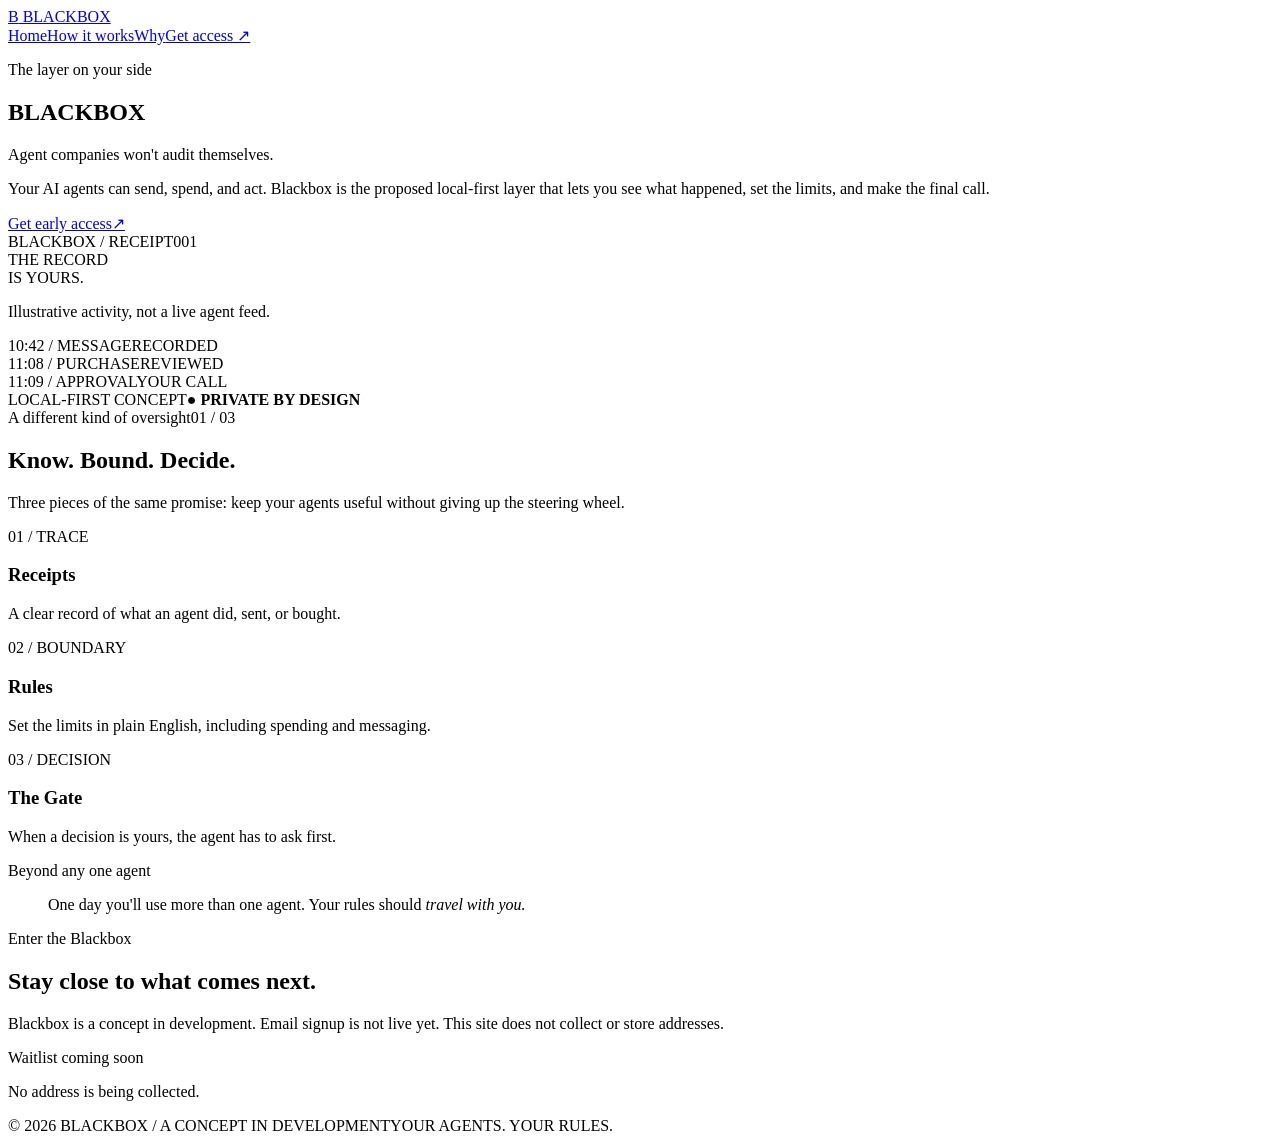
==== index.html @ 5a6ee298 "Add initial HTML structure for Blackbox site" ====
<!doctype html><html lang="en"><head><meta charset="utf-8"><meta name="viewport" content="width=device-width,initial-scale=1"><meta name="theme-color" content="#090b0a"><meta name="description" content="Blackbox is a proposed local-first trust layer for personal AI agents. See what they do, set your rules, and keep the final call."><title>Blackbox | Your agents. Your rules.</title><link rel="icon" href="favicon.svg" type="image/svg+xml"><link rel="stylesheet" href="styles.css"></head><body><header class="site-header"><div class="wrap header-inner"><a class="logo" href="index.html" aria-label="Blackbox home"><span class="logo-mark">B</span> BLACKBOX</a><nav class="nav" aria-label="Main navigation"><a aria-current="page" href="index.html">Home</a><a href="how-it-works.html">How it works</a><a href="why.html">Why</a><a class="nav-cta" href="#early-access">Get access ↗</a></nav></div></header><main><div class="wrap"><section class="hero" aria-labelledby="hero-title"><div class="hero-copy"><p class="eyebrow">The layer on your side</p><h1 id="hero-title">BLACK<span>BOX</span></h1><p class="lede">Agent companies won't audit themselves.</p><p class="sublede">Your AI agents can send, spend, and act. Blackbox is the proposed local-first layer that lets you see what happened, set the limits, and make the final call.</p><a class="action" href="#early-access"><span>Get early access</span><span aria-hidden="true">↗</span></a></div><div class="specimen" aria-label="Illustrative agent activity receipt"><div class="spec-head"><span>BLACKBOX / RECEIPT</span><span>001</span></div><div class="spec-title">THE RECORD<br>IS YOURS.</div><p class="spec-caption">Illustrative activity, not a live agent feed.</p><div class="spec-row"><span>10:42 / MESSAGE</span><span>RECORDED</span></div><div class="spec-row"><span>11:08 / PURCHASE</span><span>REVIEWED</span></div><div class="spec-row"><span>11:09 / APPROVAL</span><span>YOUR CALL</span></div><div class="spec-foot"><span>LOCAL-FIRST CONCEPT</span><b>● PRIVATE BY DESIGN</b></div></div></section></div><section class="section" aria-labelledby="pillars"><div class="wrap"><div class="section-label"><span class="eyebrow">A different kind of oversight</span><span class="micro">01 / 03</span></div><h2 id="pillars">Know. Bound. Decide.</h2><p class="section-intro">Three pieces of the same promise: keep your agents useful without giving up the steering wheel.</p><div class="grid-3"><article class="pillar"><span class="number">01 / TRACE</span><h3>Receipts</h3><p>A clear record of what an agent did, sent, or bought.</p></article><article class="pillar"><span class="number">02 / BOUNDARY</span><h3>Rules</h3><p>Set the limits in plain English, including spending and messaging.</p></article><article class="pillar"><span class="number">03 / DECISION</span><h3>The Gate</h3><p>When a decision is yours, the agent has to ask first.</p></article></div></div></section><section class="wrap statement"><p class="eyebrow">Beyond any one agent</p><blockquote>One day you'll use more than one agent. Your rules should <em>travel with you.</em></blockquote></section><section class="signup" id="early-access"><div class="wrap"><p class="eyebrow">Enter the Blackbox</p><h2>Stay close to what comes next.</h2><p>Blackbox is a concept in development. Email signup is not live yet. This site does not collect or store addresses.</p><span class="action action-outline" aria-disabled="true">Waitlist coming soon</span><p class="smallnote">No address is being collected.</p></div></section></main><footer class="site-footer"><div class="wrap footer-inner"><span>© 2026 BLACKBOX / A CONCEPT IN DEVELOPMENT</span><span>YOUR AGENTS. YOUR RULES.</span></div></footer></body></html>
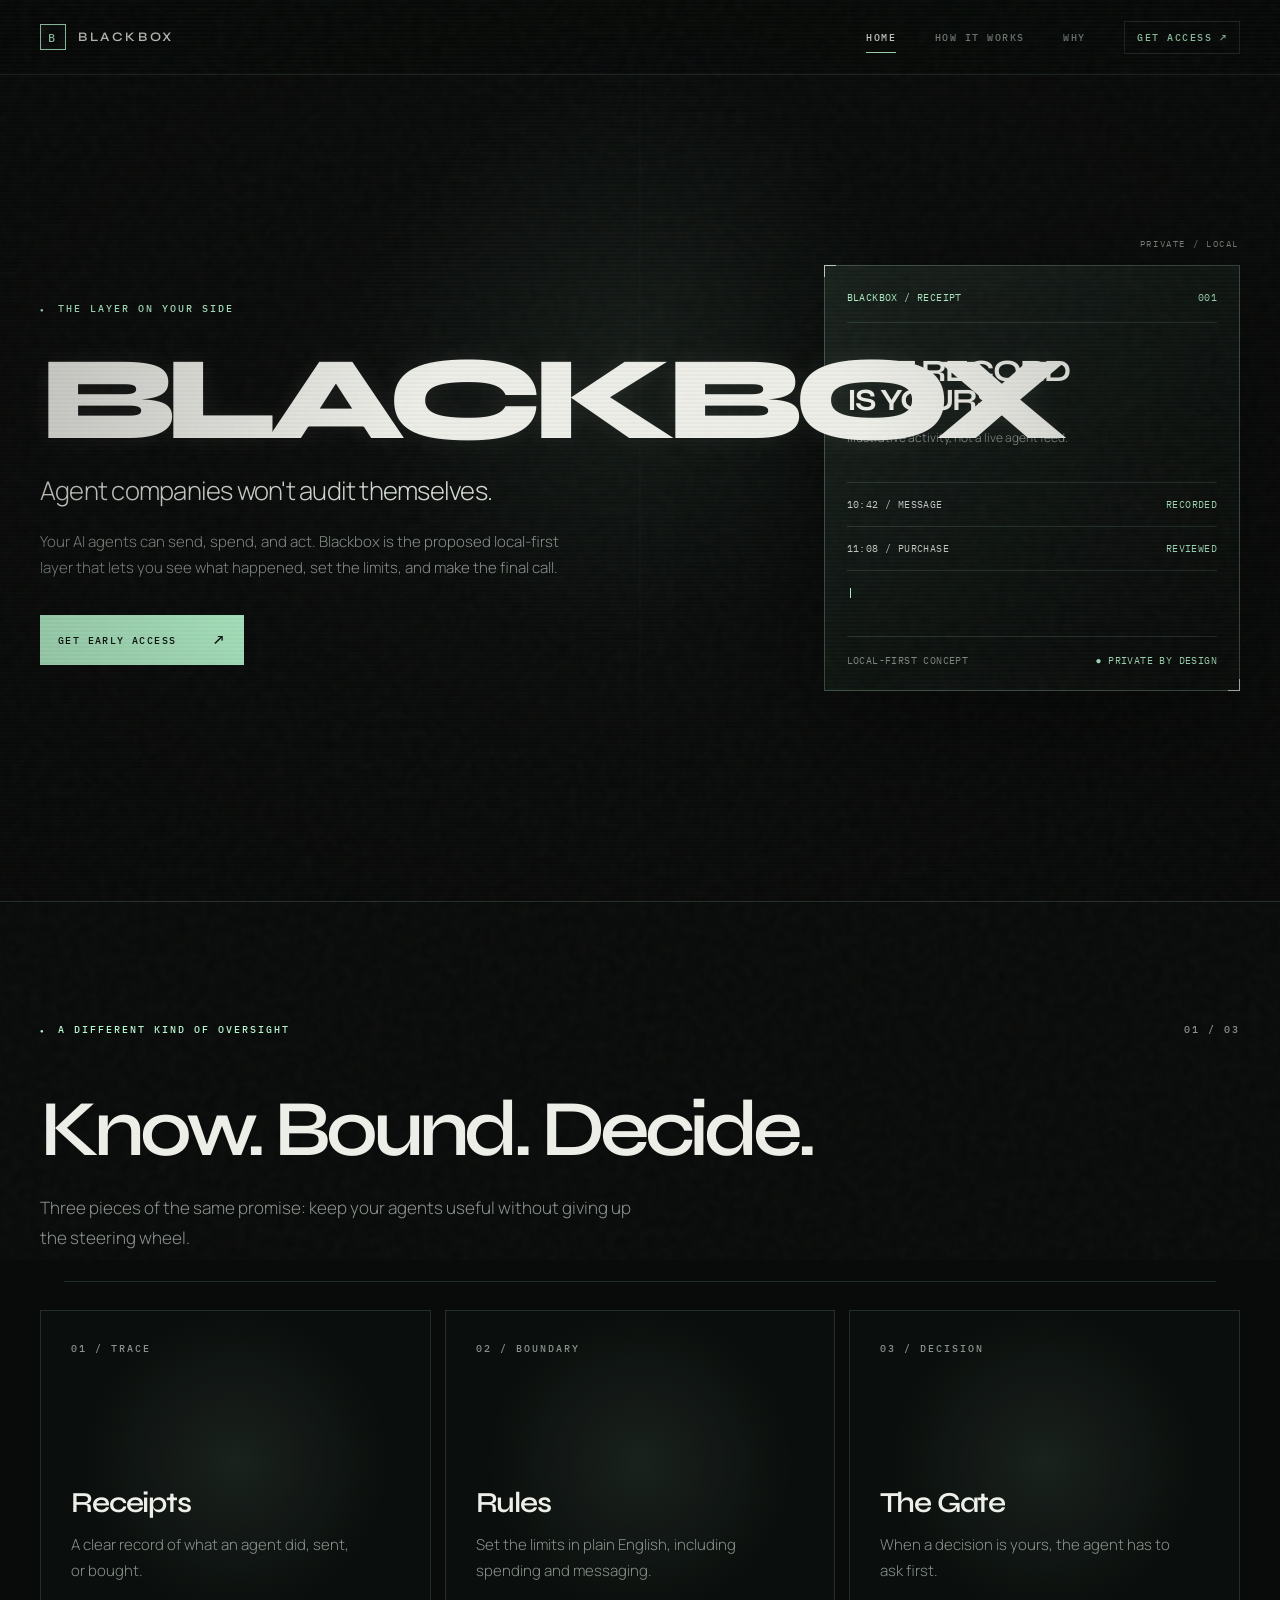
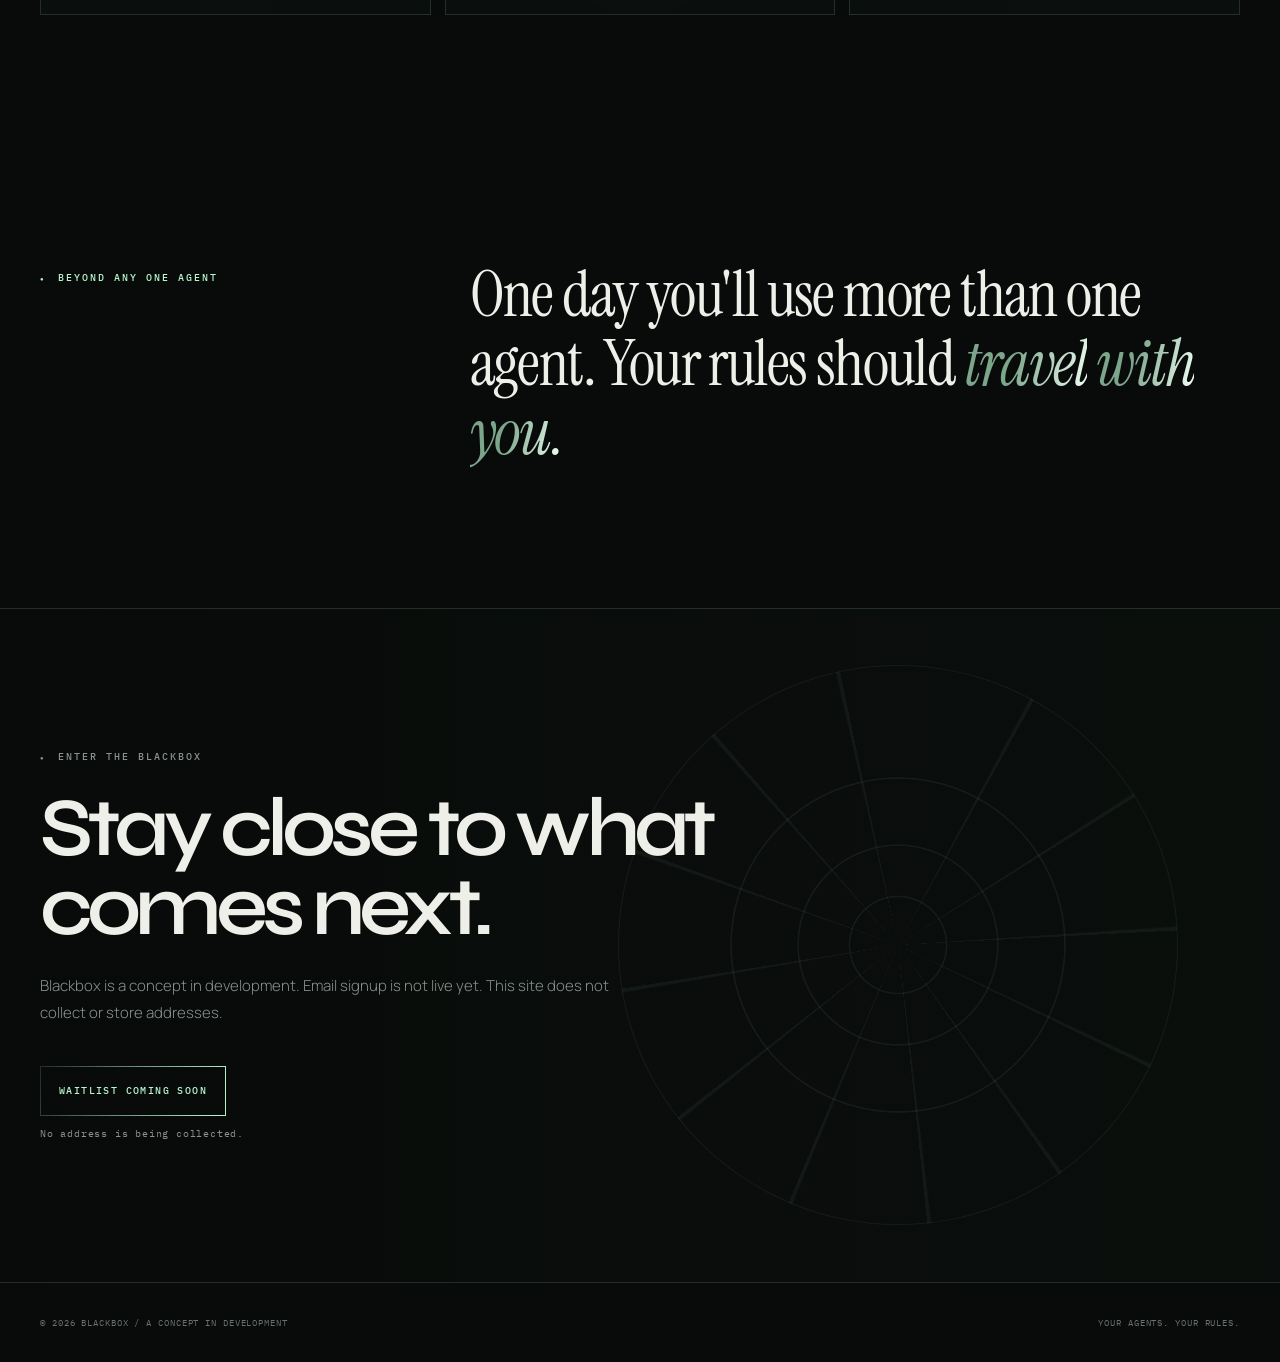
==== commit f112bc3d: "Redesign Blackbox with immersive motion system Co-authored-by: roycemy <roycemy@users.noreply.github" ====
--- a/index.html
+++ b/index.html
@@ -1 +1,83 @@
-<!doctype html><html lang="en"><head><meta charset="utf-8"><meta name="viewport" content="width=device-width,initial-scale=1"><meta name="theme-color" content="#090b0a"><meta name="description" content="Blackbox is a proposed local-first trust layer for personal AI agents. See what they do, set your rules, and keep the final call."><title>Blackbox | Your agents. Your rules.</title><link rel="icon" href="favicon.svg" type="image/svg+xml"><link rel="stylesheet" href="styles.css"></head><body><header class="site-header"><div class="wrap header-inner"><a class="logo" href="index.html" aria-label="Blackbox home"><span class="logo-mark">B</span> BLACKBOX</a><nav class="nav" aria-label="Main navigation"><a aria-current="page" href="index.html">Home</a><a href="how-it-works.html">How it works</a><a href="why.html">Why</a><a class="nav-cta" href="#early-access">Get access ↗</a></nav></div></header><main><div class="wrap"><section class="hero" aria-labelledby="hero-title"><div class="hero-copy"><p class="eyebrow">The layer on your side</p><h1 id="hero-title">BLACK<span>BOX</span></h1><p class="lede">Agent companies won't audit themselves.</p><p class="sublede">Your AI agents can send, spend, and act. Blackbox is the proposed local-first layer that lets you see what happened, set the limits, and make the final call.</p><a class="action" href="#early-access"><span>Get early access</span><span aria-hidden="true">↗</span></a></div><div class="specimen" aria-label="Illustrative agent activity receipt"><div class="spec-head"><span>BLACKBOX / RECEIPT</span><span>001</span></div><div class="spec-title">THE RECORD<br>IS YOURS.</div><p class="spec-caption">Illustrative activity, not a live agent feed.</p><div class="spec-row"><span>10:42 / MESSAGE</span><span>RECORDED</span></div><div class="spec-row"><span>11:08 / PURCHASE</span><span>REVIEWED</span></div><div class="spec-row"><span>11:09 / APPROVAL</span><span>YOUR CALL</span></div><div class="spec-foot"><span>LOCAL-FIRST CONCEPT</span><b>● PRIVATE BY DESIGN</b></div></div></section></div><section class="section" aria-labelledby="pillars"><div class="wrap"><div class="section-label"><span class="eyebrow">A different kind of oversight</span><span class="micro">01 / 03</span></div><h2 id="pillars">Know. Bound. Decide.</h2><p class="section-intro">Three pieces of the same promise: keep your agents useful without giving up the steering wheel.</p><div class="grid-3"><article class="pillar"><span class="number">01 / TRACE</span><h3>Receipts</h3><p>A clear record of what an agent did, sent, or bought.</p></article><article class="pillar"><span class="number">02 / BOUNDARY</span><h3>Rules</h3><p>Set the limits in plain English, including spending and messaging.</p></article><article class="pillar"><span class="number">03 / DECISION</span><h3>The Gate</h3><p>When a decision is yours, the agent has to ask first.</p></article></div></div></section><section class="wrap statement"><p class="eyebrow">Beyond any one agent</p><blockquote>One day you'll use more than one agent. Your rules should <em>travel with you.</em></blockquote></section><section class="signup" id="early-access"><div class="wrap"><p class="eyebrow">Enter the Blackbox</p><h2>Stay close to what comes next.</h2><p>Blackbox is a concept in development. Email signup is not live yet. This site does not collect or store addresses.</p><span class="action action-outline" aria-disabled="true">Waitlist coming soon</span><p class="smallnote">No address is being collected.</p></div></section></main><footer class="site-footer"><div class="wrap footer-inner"><span>© 2026 BLACKBOX / A CONCEPT IN DEVELOPMENT</span><span>YOUR AGENTS. YOUR RULES.</span></div></footer></body></html>
+<!doctype html>
+<html lang="en">
+<head>
+  <meta charset="utf-8">
+  <meta name="viewport" content="width=device-width,initial-scale=1">
+  <meta name="theme-color" content="#090b0a">
+  <meta name="description" content="Blackbox is a proposed local-first trust layer for personal AI agents. See what they do, set your rules, and keep the final call.">
+  <title>Blackbox | Your agents. Your rules.</title>
+  <link rel="icon" href="favicon.svg" type="image/svg+xml">
+  <link rel="stylesheet" href="design.css">
+  <script src="script.js" defer></script>
+</head>
+<body>
+  <div class="atmosphere" aria-hidden="true"></div>
+  <header class="site-header">
+    <div class="wrap header-inner">
+      <a class="logo" href="index.html" aria-label="Blackbox home"><span class="logo-mark">B</span><span>BLACKBOX</span></a>
+      <nav class="nav" aria-label="Main navigation">
+        <a aria-current="page" href="index.html">Home</a>
+        <a href="how-it-works.html">How it works</a>
+        <a href="why.html">Why</a>
+        <a class="nav-cta" href="#early-access">Get access <span aria-hidden="true">↗</span></a>
+      </nav>
+    </div>
+  </header>
+  <main>
+    <div class="wrap">
+      <section class="hero" aria-labelledby="hero-title">
+        <div class="hero-copy">
+          <p class="eyebrow">The layer on your side</p>
+          <h1 id="hero-title" class="decode" data-text="BLACKBOX" aria-label="BLACKBOX">BLACKBOX</h1>
+          <p class="lede">Agent companies won't audit themselves.</p>
+          <p class="sublede">Your AI agents can send, spend, and act. Blackbox is the proposed local-first layer that lets you see what happened, set the limits, and make the final call.</p>
+          <a class="action magnetic" href="#early-access"><span>Get early access</span><span aria-hidden="true">↗</span></a>
+        </div>
+        <div class="specimen tilt-card" aria-label="Illustrative agent activity receipt">
+          <div class="card-corners" aria-hidden="true"></div>
+          <div class="spec-head"><span>BLACKBOX / RECEIPT</span><span>001</span></div>
+          <div class="spec-title"><span>THE RECORD</span><span>IS YOURS.</span></div>
+          <p class="spec-caption">Illustrative activity, not a live agent feed.</p>
+          <div class="spec-row" data-log><span data-type="10:42 / MESSAGE">10:42 / MESSAGE</span><span class="status">RECORDED</span></div>
+          <div class="spec-row" data-log><span data-type="11:08 / PURCHASE">11:08 / PURCHASE</span><span class="status">REVIEWED</span></div>
+          <div class="spec-row" data-log><span data-type="11:09 / APPROVAL">11:09 / APPROVAL</span><span class="status">YOUR CALL</span></div>
+          <div class="spec-foot"><span>LOCAL-FIRST CONCEPT</span><b>● PRIVATE BY DESIGN</b></div>
+        </div>
+      </section>
+    </div>
+
+    <section class="section pillars-section" aria-labelledby="pillars">
+      <div class="wrap">
+        <div class="section-label"><span class="eyebrow">A different kind of oversight</span><span class="micro">01 / 03</span></div>
+        <h2 id="pillars">Know. Bound. Decide.</h2>
+        <p class="section-intro">Three pieces of the same promise: keep your agents useful without giving up the steering wheel.</p>
+        <div class="grid-3">
+          <div class="journey-line" aria-hidden="true"><span></span></div>
+          <article class="pillar reveal" style="--delay:0ms"><span class="number">01 / TRACE</span><h3>Receipts</h3><p>A clear record of what an agent did, sent, or bought.</p></article>
+          <article class="pillar reveal" style="--delay:120ms"><span class="number">02 / BOUNDARY</span><h3>Rules</h3><p>Set the limits in plain English, including spending and messaging.</p></article>
+          <article class="pillar reveal" style="--delay:240ms"><span class="number">03 / DECISION</span><h3>The Gate</h3><p>When a decision is yours, the agent has to ask first.</p></article>
+        </div>
+      </div>
+    </section>
+
+    <section class="wrap statement reveal">
+      <p class="eyebrow">Beyond any one agent</p>
+      <blockquote data-word-reveal>One day you'll use more than one agent. Your rules should <em>travel with you.</em></blockquote>
+    </section>
+
+    <section class="signup vault" id="early-access">
+      <div class="vault-rings" aria-hidden="true"></div>
+      <div class="wrap reveal">
+        <p class="eyebrow">Enter the Blackbox</p>
+        <h2>Stay close to what comes next.</h2>
+        <p>Blackbox is a concept in development. Email signup is not live yet. This site does not collect or store addresses.</p>
+        <span class="action action-outline magnetic" aria-disabled="true">Waitlist coming soon</span>
+        <p class="smallnote">No address is being collected.</p>
+      </div>
+    </section>
+  </main>
+  <footer class="site-footer">
+    <div class="wrap footer-inner"><span>© 2026 BLACKBOX / A CONCEPT IN DEVELOPMENT</span><span>YOUR AGENTS. YOUR RULES.</span></div>
+  </footer>
+</body>
+</html>
--- a/design.css
+++ b/design.css
@@ -0,0 +1,18 @@
+@import url("https://fonts.googleapis.com/css2?family=IBM+Plex+Mono:wght@400;500&family=Manrope:wght@300;400;500&family=Syne:wght@600;700;800&family=Instrument+Serif:ital@0;1&display=swap");
+:root{--ink:#090b0a;--panel:rgba(16,21,18,.72);--line:rgba(193,255,216,.14);--line-bright:rgba(193,255,216,.42);--white:#eeefe9;--muted:#89928c;--phosphor:#b7f7ce;--display:"Syne",sans-serif;--serif:"Instrument Serif",serif;--mono:"IBM Plex Mono",monospace;--sans:"Manrope",sans-serif;--mouse-x:50vw;--mouse-y:40vh}
+*{box-sizing:border-box}html{scroll-behavior:smooth}body{margin:0;background:var(--ink);color:var(--white);font:300 15px/1.75 var(--sans);overflow-x:hidden;opacity:0;animation:page-in .55s ease forwards}body.page-out{animation:page-out .28s ease forwards}
+body:before{content:"";position:fixed;inset:-40%;z-index:100;pointer-events:none;opacity:.035;background-image:url("data:image/svg+xml,%3Csvg viewBox='0 0 180 180' xmlns='http://www.w3.org/2000/svg'%3E%3Cfilter id='n'%3E%3CfeTurbulence type='fractalNoise' baseFrequency='.92' numOctaves='4' stitchTiles='stitch'/%3E%3C/filter%3E%3Crect width='100%25' height='100%25' filter='url(%23n)'/%3E%3C/svg%3E");animation:grain .22s steps(2) infinite}body:after{content:"";position:fixed;inset:0;z-index:99;pointer-events:none;background:linear-gradient(rgba(255,255,255,.012) 50%,rgba(0,0,0,.025) 50%) 0 0/100% 4px,radial-gradient(ellipse at center,transparent 25%,rgba(0,0,0,.3) 100%)}
+.atmosphere{position:fixed;inset:0;z-index:-1;pointer-events:none;background:radial-gradient(500px circle at var(--mouse-x) var(--mouse-y),rgba(183,247,206,.065),transparent 64%),linear-gradient(90deg,transparent 49.9%,rgba(183,247,206,.025) 50%,transparent 50.1%)}a{color:inherit;text-decoration:none}a:focus-visible,button:focus-visible{outline:1px solid var(--phosphor);outline-offset:5px}.wrap{width:min(1200px,calc(100% - 64px));margin-inline:auto}
+.site-header{position:sticky;top:0;z-index:50;border-bottom:1px solid var(--line);background:rgba(9,11,10,.64);backdrop-filter:blur(18px) saturate(130%);-webkit-backdrop-filter:blur(18px) saturate(130%)}.header-inner{min-height:74px;display:flex;align-items:center;justify-content:space-between;gap:32px}.logo{display:flex;align-items:center;gap:12px;font:600 13px var(--display);letter-spacing:.2em}.logo-mark{display:grid;place-items:center;width:26px;height:26px;border:1px solid var(--phosphor);color:var(--phosphor);font:500 12px var(--mono);box-shadow:inset 0 0 12px rgba(183,247,206,.08)}.nav{display:flex;align-items:center;gap:clamp(18px,3vw,42px);font:500 10px var(--mono);text-transform:uppercase;letter-spacing:.15em}.nav a{position:relative;color:var(--muted);transition:color .3s ease}.nav a:not(.nav-cta):after{content:"";position:absolute;height:1px;left:0;right:0;bottom:-9px;background:var(--phosphor);transform:scaleX(0);transform-origin:right;transition:transform .35s ease}.nav a:hover,.nav a[aria-current=page]{color:var(--white)}.nav a:hover:after,.nav a[aria-current=page]:after{transform:scaleX(1);transform-origin:left}.nav-cta{padding:9px 12px;border:1px solid var(--line);color:var(--phosphor)!important}
+.eyebrow,.micro,.number{font:500 10px/1.5 var(--mono);letter-spacing:.2em;text-transform:uppercase;color:var(--phosphor)}.eyebrow:before{content:"●";font-size:6px;margin-right:12px}.micro{color:var(--muted)}
+.hero{min-height:calc(100vh - 74px);display:grid;grid-template-columns:minmax(0,1.25fr) minmax(330px,.75fr);align-items:center;gap:clamp(50px,7vw,110px);padding-block:90px 110px}.hero-copy{position:relative;z-index:1}.hero h1{margin:38px 0 28px;font:800 clamp(62px,9.3vw,142px)/.78 var(--display);letter-spacing:-.09em;white-space:nowrap;text-transform:uppercase}.decode{color:var(--white);text-shadow:0 0 26px rgba(238,239,233,.08)}.decode.is-decoding{color:var(--phosphor)}.hero .lede{max-width:570px;margin:0 0 20px;font-size:clamp(20px,2vw,27px);line-height:1.35;letter-spacing:-.03em;color:#d9ddd7}.hero .sublede{max-width:550px;margin:0 0 34px;color:var(--muted)}
+.action{--mx:0px;--my:0px;position:relative;display:inline-flex;align-items:center;justify-content:space-between;gap:38px;min-height:50px;padding:14px 18px;color:#0a120d;background:var(--phosphor);font:500 10px var(--mono);letter-spacing:.14em;text-transform:uppercase;transform:translate(var(--mx),var(--my));transition:transform .16s ease,box-shadow .3s ease}.action:hover{box-shadow:0 0 34px rgba(183,247,206,.18)}.action>span:last-child{font-size:16px}.action-outline{color:var(--phosphor);background:linear-gradient(var(--ink),var(--ink)) padding-box,linear-gradient(110deg,rgba(183,247,206,.15),var(--phosphor),rgba(183,247,206,.15)) border-box;border:1px solid transparent;background-size:100% 100%,200% 100%;animation:border-drift 3s linear infinite}
+.specimen{position:relative;width:100%;max-width:430px;margin-left:auto;padding:22px;border:1px solid rgba(183,247,206,.28);background:linear-gradient(145deg,rgba(29,39,33,.72),rgba(9,12,10,.86));box-shadow:0 35px 100px rgba(0,0,0,.55),inset 0 0 60px rgba(183,247,206,.025);backdrop-filter:blur(14px);transform-style:preserve-3d;transition:transform .18s ease-out}.specimen:before{content:"PRIVATE / LOCAL";position:absolute;right:0;top:-28px;color:var(--muted);font:9px var(--mono);letter-spacing:.18em}.card-corners:before,.card-corners:after{content:"";position:absolute;width:11px;height:11px;border-color:var(--phosphor);opacity:.8}.card-corners:before{left:-1px;top:-1px;border-left:1px solid;border-top:1px solid}.card-corners:after{right:-1px;bottom:-1px;border-right:1px solid;border-bottom:1px solid}.spec-head,.spec-row,.spec-foot{display:flex;justify-content:space-between;gap:14px;font:400 10px/1.5 var(--mono);letter-spacing:.04em}.spec-head{padding:2px 0 17px;border-bottom:1px solid var(--line);color:var(--phosphor)}.spec-title{margin:34px 0 12px;font:700 31px/.94 var(--display);letter-spacing:-.055em}.spec-title span{display:block;clip-path:inset(0 100% 0 0);animation:title-wipe .8s cubic-bezier(.77,0,.18,1) forwards}.spec-title span:nth-child(2){animation-delay:.2s}.spec-caption{margin:0 0 34px;color:var(--muted);font-size:12px}.spec-row{min-height:44px;align-items:center;padding:12px 0;border-top:1px solid var(--line);color:#c9cec9}.spec-row [data-type]:after{content:"";display:inline-block;width:1px;height:1em;margin-left:3px;vertical-align:-2px;background:var(--phosphor);animation:blink .7s steps(1) infinite}.spec-row.typed [data-type]:after{display:none}.status{color:var(--phosphor);opacity:0;transform:rotateX(90deg)}.status.visible{animation:status-flip .42s steps(3) forwards}.spec-foot{margin-top:22px;padding-top:16px;border-top:1px solid var(--line);color:var(--muted)}.spec-foot b{color:var(--phosphor);font-weight:400}
+.section{padding-block:120px;border-top:1px solid var(--line)}.section-label{display:flex;justify-content:space-between;gap:20px;margin-bottom:54px}.section h2,.page-title{max-width:950px;margin:0 0 24px;font:600 clamp(43px,6.2vw,82px)/.98 var(--display);letter-spacing:-.065em}.section-intro{max-width:610px;margin:0 0 58px;color:var(--muted);font-size:17px}.grid-3{position:relative;display:grid;grid-template-columns:repeat(3,minmax(0,1fr));gap:14px}.journey-line{position:absolute;top:-29px;left:2%;right:2%;height:1px;background:var(--line)}.journey-line span{display:block;width:100%;height:100%;background:var(--phosphor);transform:scaleX(var(--line-progress,0));transform-origin:left;box-shadow:0 0 8px var(--phosphor)}.pillar{--px:50%;--py:50%;position:relative;min-height:305px;display:flex;flex-direction:column;padding:30px;overflow:hidden;border:1px solid var(--line);background:radial-gradient(280px circle at var(--px) var(--py),rgba(183,247,206,.09),transparent 55%),rgba(12,16,14,.72)}.pillar:after{content:"";position:absolute;inset:-1px;pointer-events:none;background:linear-gradient(90deg,transparent 0 20%,var(--phosphor) 48%,transparent 75%) top/220% 1px no-repeat;transform:translateX(-100%);transition:transform .8s cubic-bezier(.2,.7,.2,1)}.pillar:hover:after{transform:translateX(55%)}.pillar .number{color:var(--muted);transition:color .3s ease,text-shadow .3s ease}.pillar:hover .number{color:var(--phosphor);text-shadow:0 0 12px rgba(183,247,206,.3)}.pillar h3{margin:auto 0 12px;font:600 29px var(--display);letter-spacing:-.04em}.pillar p{max-width:290px;margin:0;color:var(--muted)}
+.reveal{opacity:0;transform:translateY(28px);transition:opacity .8s ease var(--delay,0ms),transform .8s cubic-bezier(.2,.7,.2,1) var(--delay,0ms)}.reveal.in-view{opacity:1;transform:translateY(0)}.statement{display:grid;grid-template-columns:.7fr 1.5fr;gap:70px;padding-block:125px 140px}.statement blockquote{margin:0;font:400 clamp(37px,5vw,68px)/1.08 var(--serif);letter-spacing:-.025em}.word{display:inline-block;opacity:.08;transform:translateY(.15em);transition:opacity .5s ease,transform .5s ease}.statement.in-view .word{opacity:1;transform:none;transition-delay:calc(var(--word-index)*70ms)}.statement blockquote em{color:var(--phosphor);font-style:italic}.statement blockquote em .word{background:linear-gradient(105deg,#7ca68b 20%,#effff4 48%,#7ca68b 76%);background-size:220% auto;color:transparent;background-clip:text;-webkit-background-clip:text;animation:shimmer 4.5s linear infinite}
+.signup{position:relative;padding-block:130px;overflow:hidden;border-top:1px solid var(--line);background:linear-gradient(90deg,rgba(9,11,10,.96),rgba(11,16,13,.8))}.signup .wrap{position:relative;z-index:1}.signup h2{max-width:900px;margin:25px 0;font:600 clamp(43px,6.5vw,86px)/.96 var(--display);letter-spacing:-.07em}.signup p{max-width:580px;color:var(--muted)}.signup .action{margin-top:25px}.vault-rings{position:absolute;top:50%;right:8%;width:min(44vw,560px);aspect-ratio:1;border:1px solid var(--line);border-radius:50%;transform:translateY(-50%);background:radial-gradient(circle,transparent 0 12%,var(--line) 12.2% 12.4%,transparent 12.6% 25%,var(--line) 25.2% 25.4%,transparent 25.6% 42%,var(--line) 42.2% 42.4%,transparent 42.6%),repeating-conic-gradient(from 0deg,transparent 0deg 28deg,rgba(183,247,206,.12) 28.4deg 29deg);opacity:.45;animation:vault-turn 45s linear infinite}.smallnote{color:var(--muted);font:10px/1.6 var(--mono);letter-spacing:.08em}
+.site-footer{padding:34px 0;border-top:1px solid var(--line);color:#69716c;font:9px var(--mono);letter-spacing:.1em}.footer-inner{display:flex;justify-content:space-between;gap:20px}.page-hero{padding-block:125px 105px}.page-hero .page-title{margin-top:30px}.page-hero>p{max-width:670px;color:var(--muted);font-size:19px}.feature{display:grid;grid-template-columns:minmax(0,.78fr) minmax(0,1fr);gap:clamp(40px,8vw,130px);align-items:center;padding-block:115px;border-top:1px solid var(--line)}.feature.reverse .feature-copy{order:2}.feature h2{margin:25px 0;font:600 clamp(38px,5vw,65px)/1 var(--display);letter-spacing:-.06em}.feature-copy p{color:var(--muted);font-size:16px}.feature-panel{position:relative;min-height:330px;padding:27px;border:1px solid var(--line-bright);background:linear-gradient(145deg,rgba(19,26,22,.8),rgba(9,12,10,.72));box-shadow:0 28px 80px rgba(0,0,0,.25);font:400 11px/1.7 var(--mono)}.feature-panel:before{content:"";position:absolute;width:9px;height:9px;right:-1px;top:-1px;border-right:1px solid var(--phosphor);border-top:1px solid var(--phosphor)}.panel-top{display:flex;justify-content:space-between;gap:20px;margin-bottom:28px;padding-bottom:16px;border-bottom:1px solid var(--line);color:var(--phosphor);letter-spacing:.08em}.event,.rule{display:flex;gap:20px;padding:15px 0;border-bottom:1px solid var(--line)}.event time{color:var(--muted)}.event strong{font-weight:400}.rule{justify-content:space-between}.rule b{color:var(--phosphor);font-weight:400;text-align:right}.gate{padding:24px;border:1px solid var(--line-bright);background:rgba(183,247,206,.035)}.gate-label{color:var(--phosphor);font-size:9px;letter-spacing:.16em}.gate h3{margin:18px 0;font:600 23px/1.2 var(--display);letter-spacing:-.04em}.gate-choice{display:flex;gap:9px;margin-top:25px}.gate-choice span{padding:8px 14px;border:1px solid var(--line-bright);color:var(--phosphor)}.gate-choice span+span{border-color:var(--line);color:var(--muted)}.disclaimer{margin-top:18px;color:var(--muted);font:9px/1.6 var(--mono)}.manifesto{max-width:900px;padding:10px 0 130px}.manifesto p{margin:0;padding:48px 0;border-top:1px solid var(--line);font:400 clamp(29px,3.8vw,47px)/1.25 var(--serif);letter-spacing:-.02em}.manifesto p:first-child{border-top:0}.manifesto em{color:var(--phosphor);font-style:italic}
+@keyframes page-in{to{opacity:1}}@keyframes page-out{to{opacity:0;transform:translateY(-4px)}}@keyframes grain{0%{transform:translate(2%,-3%)}25%{transform:translate(-4%,2%)}50%{transform:translate(3%,4%)}75%{transform:translate(-2%,-4%)}100%{transform:translate(4%,1%)}}@keyframes blink{50%{opacity:0}}@keyframes title-wipe{to{clip-path:inset(0)}}@keyframes status-flip{50%{opacity:.5;transform:rotateX(-22deg) translateX(2px);filter:blur(1px)}100%{opacity:1;transform:rotateX(0);filter:none}}@keyframes shimmer{to{background-position:-220% center}}@keyframes border-drift{to{background-position:100% 100%,-200% 0}}@keyframes vault-turn{to{transform:translateY(-50%) rotate(360deg)}}
+@media(max-width:900px){.hero{min-height:auto;grid-template-columns:1fr;gap:95px;padding-block:95px}.hero h1{font-size:clamp(62px,14vw,116px)}.specimen{margin:0}.statement{grid-template-columns:1fr}.feature{gap:40px}}
+@media(max-width:680px){.wrap{width:min(100% - 36px,1200px)}.site-header{position:relative}.header-inner{min-height:102px;align-items:flex-start;flex-direction:column;justify-content:center;gap:15px}.nav{width:100%;gap:17px;font-size:8px;letter-spacing:.09em}.nav-cta{margin-left:auto;padding:6px 8px}.hero{padding-block:75px 85px;gap:85px}.hero h1{margin-top:30px;font-size:clamp(45px,15vw,76px);letter-spacing:-.1em}.hero .lede{font-size:20px}.specimen{padding:18px}.section,.signup{padding-block:80px}.section-label span:last-child{display:none}.grid-3{grid-template-columns:1fr;gap:12px}.journey-line{top:0;bottom:0;left:-7px;right:auto;width:1px;height:auto}.journey-line span{transform:scaleY(var(--line-progress,0));transform-origin:top}.pillar{min-height:220px}.pillar h3{margin:48px 0 10px}.statement{gap:38px;padding-block:80px 90px}.statement blockquote{font-size:39px}.vault-rings{right:-42%;width:105vw;opacity:.25}.page-hero{padding-block:80px 65px}.feature{grid-template-columns:1fr;padding-block:75px}.feature.reverse .feature-copy{order:0}.feature-panel{min-height:290px;padding:20px}.manifesto{padding-bottom:80px}.footer-inner{flex-direction:column}}
+@media(prefers-reduced-motion:reduce){html{scroll-behavior:auto}*,*:before,*:after{animation-duration:.01ms!important;animation-iteration-count:1!important;transition-duration:.01ms!important}body{opacity:1}.reveal{opacity:1;transform:none}.word{opacity:1;transform:none}.spec-title span{clip-path:none}.status{opacity:1;transform:none}}
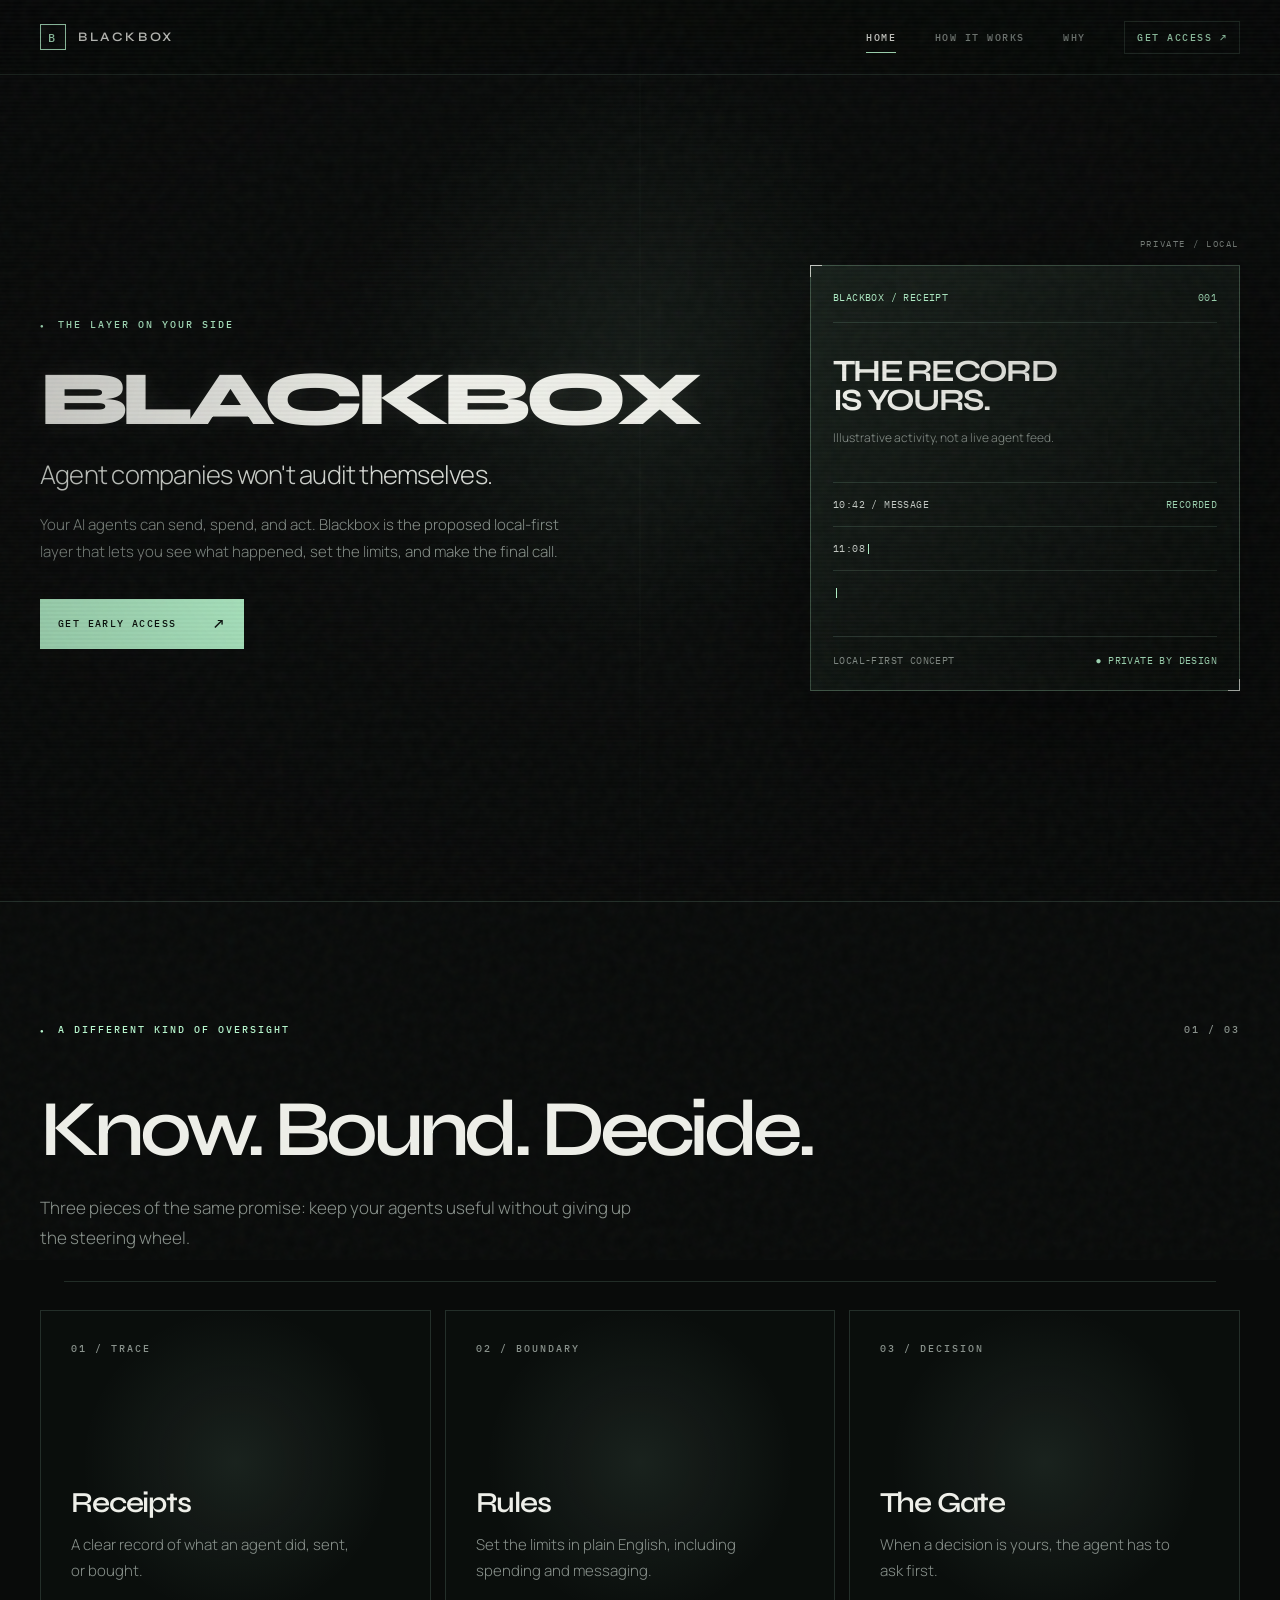
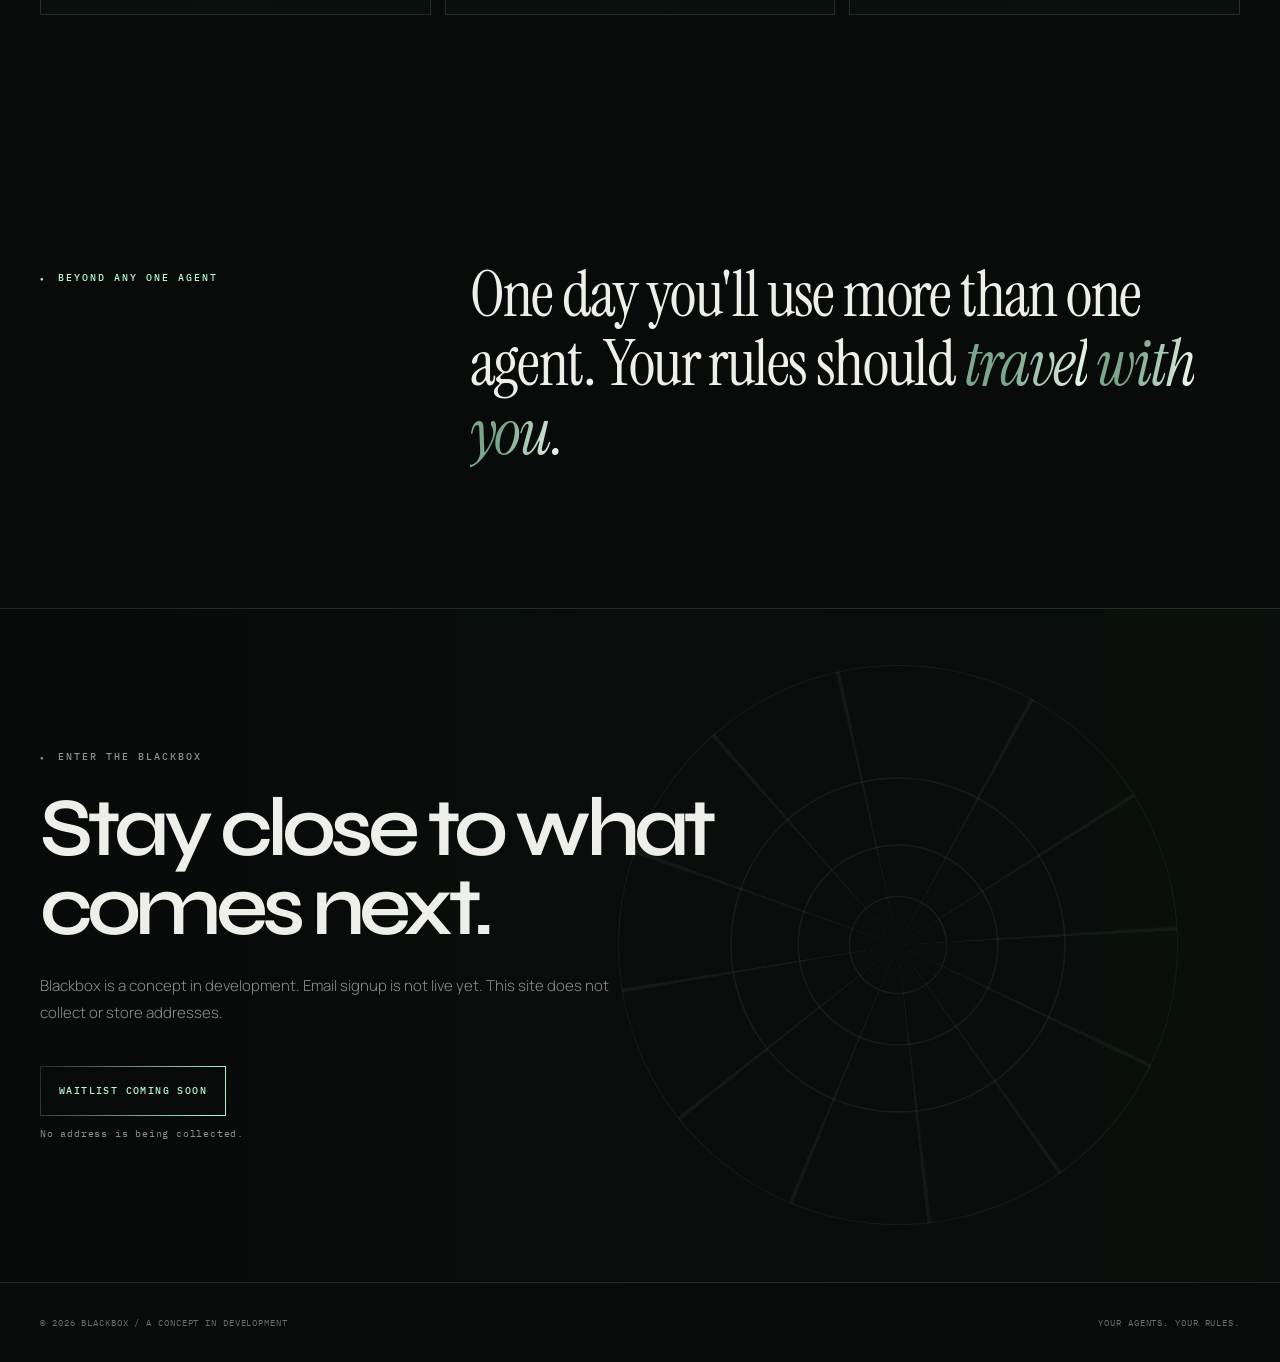
==== commit 6d33269f: "Use site root as canonical home URL Co-authored-by: roycemy <roycemy@users.noreply.github.com>" ====
--- a/index.html
+++ b/index.html
@@ -6,6 +6,7 @@
   <meta name="theme-color" content="#090b0a">
   <meta name="description" content="Blackbox is a proposed local-first trust layer for personal AI agents. See what they do, set your rules, and keep the final call.">
   <title>Blackbox | Your agents. Your rules.</title>
+  <link rel="canonical" href="https://roycemy.github.io/blackbox-agent-trust/">
   <link rel="icon" href="favicon.svg" type="image/svg+xml">
   <link rel="stylesheet" href="design.css">
   <script src="script.js" defer></script>
@@ -14,9 +15,9 @@
   <div class="atmosphere" aria-hidden="true"></div>
   <header class="site-header">
     <div class="wrap header-inner">
-      <a class="logo" href="index.html" aria-label="Blackbox home"><span class="logo-mark">B</span><span>BLACKBOX</span></a>
+      <a class="logo" href="./" aria-label="Blackbox home"><span class="logo-mark">B</span><span>BLACKBOX</span></a>
       <nav class="nav" aria-label="Main navigation">
-        <a aria-current="page" href="index.html">Home</a>
+        <a aria-current="page" href="./">Home</a>
         <a href="how-it-works.html">How it works</a>
         <a href="why.html">Why</a>
         <a class="nav-cta" href="#early-access">Get access <span aria-hidden="true">↗</span></a>
--- a/design.css
+++ b/design.css
@@ -5,9 +5,9 @@
 .atmosphere{position:fixed;inset:0;z-index:-1;pointer-events:none;background:radial-gradient(500px circle at var(--mouse-x) var(--mouse-y),rgba(183,247,206,.065),transparent 64%),linear-gradient(90deg,transparent 49.9%,rgba(183,247,206,.025) 50%,transparent 50.1%)}a{color:inherit;text-decoration:none}a:focus-visible,button:focus-visible{outline:1px solid var(--phosphor);outline-offset:5px}.wrap{width:min(1200px,calc(100% - 64px));margin-inline:auto}
 .site-header{position:sticky;top:0;z-index:50;border-bottom:1px solid var(--line);background:rgba(9,11,10,.64);backdrop-filter:blur(18px) saturate(130%);-webkit-backdrop-filter:blur(18px) saturate(130%)}.header-inner{min-height:74px;display:flex;align-items:center;justify-content:space-between;gap:32px}.logo{display:flex;align-items:center;gap:12px;font:600 13px var(--display);letter-spacing:.2em}.logo-mark{display:grid;place-items:center;width:26px;height:26px;border:1px solid var(--phosphor);color:var(--phosphor);font:500 12px var(--mono);box-shadow:inset 0 0 12px rgba(183,247,206,.08)}.nav{display:flex;align-items:center;gap:clamp(18px,3vw,42px);font:500 10px var(--mono);text-transform:uppercase;letter-spacing:.15em}.nav a{position:relative;color:var(--muted);transition:color .3s ease}.nav a:not(.nav-cta):after{content:"";position:absolute;height:1px;left:0;right:0;bottom:-9px;background:var(--phosphor);transform:scaleX(0);transform-origin:right;transition:transform .35s ease}.nav a:hover,.nav a[aria-current=page]{color:var(--white)}.nav a:hover:after,.nav a[aria-current=page]:after{transform:scaleX(1);transform-origin:left}.nav-cta{padding:9px 12px;border:1px solid var(--line);color:var(--phosphor)!important}
 .eyebrow,.micro,.number{font:500 10px/1.5 var(--mono);letter-spacing:.2em;text-transform:uppercase;color:var(--phosphor)}.eyebrow:before{content:"●";font-size:6px;margin-right:12px}.micro{color:var(--muted)}
-.hero{min-height:calc(100vh - 74px);display:grid;grid-template-columns:minmax(0,1.25fr) minmax(330px,.75fr);align-items:center;gap:clamp(50px,7vw,110px);padding-block:90px 110px}.hero-copy{position:relative;z-index:1}.hero h1{margin:38px 0 28px;font:800 clamp(62px,9.3vw,142px)/.78 var(--display);letter-spacing:-.09em;white-space:nowrap;text-transform:uppercase}.decode{color:var(--white);text-shadow:0 0 26px rgba(238,239,233,.08)}.decode.is-decoding{color:var(--phosphor)}.hero .lede{max-width:570px;margin:0 0 20px;font-size:clamp(20px,2vw,27px);line-height:1.35;letter-spacing:-.03em;color:#d9ddd7}.hero .sublede{max-width:550px;margin:0 0 34px;color:var(--muted)}
+.hero{min-height:calc(100vh - 74px);display:grid;grid-template-columns:minmax(0,1.15fr) minmax(360px,.85fr);align-items:center;gap:clamp(50px,7vw,110px);padding-block:90px 110px}.hero-copy{position:relative;z-index:1}.hero h1{margin:38px 0 28px;font:800 clamp(56px,6vw,80px)/.78 var(--display);letter-spacing:-.09em;white-space:nowrap;text-transform:uppercase}.decode{color:var(--white);text-shadow:0 0 26px rgba(238,239,233,.08)}.decode.is-decoding{color:var(--phosphor)}.hero .lede{max-width:570px;margin:0 0 20px;font-size:clamp(20px,2vw,27px);line-height:1.35;letter-spacing:-.03em;color:#d9ddd7}.hero .sublede{max-width:550px;margin:0 0 34px;color:var(--muted)}
 .action{--mx:0px;--my:0px;position:relative;display:inline-flex;align-items:center;justify-content:space-between;gap:38px;min-height:50px;padding:14px 18px;color:#0a120d;background:var(--phosphor);font:500 10px var(--mono);letter-spacing:.14em;text-transform:uppercase;transform:translate(var(--mx),var(--my));transition:transform .16s ease,box-shadow .3s ease}.action:hover{box-shadow:0 0 34px rgba(183,247,206,.18)}.action>span:last-child{font-size:16px}.action-outline{color:var(--phosphor);background:linear-gradient(var(--ink),var(--ink)) padding-box,linear-gradient(110deg,rgba(183,247,206,.15),var(--phosphor),rgba(183,247,206,.15)) border-box;border:1px solid transparent;background-size:100% 100%,200% 100%;animation:border-drift 3s linear infinite}
-.specimen{position:relative;width:100%;max-width:430px;margin-left:auto;padding:22px;border:1px solid rgba(183,247,206,.28);background:linear-gradient(145deg,rgba(29,39,33,.72),rgba(9,12,10,.86));box-shadow:0 35px 100px rgba(0,0,0,.55),inset 0 0 60px rgba(183,247,206,.025);backdrop-filter:blur(14px);transform-style:preserve-3d;transition:transform .18s ease-out}.specimen:before{content:"PRIVATE / LOCAL";position:absolute;right:0;top:-28px;color:var(--muted);font:9px var(--mono);letter-spacing:.18em}.card-corners:before,.card-corners:after{content:"";position:absolute;width:11px;height:11px;border-color:var(--phosphor);opacity:.8}.card-corners:before{left:-1px;top:-1px;border-left:1px solid;border-top:1px solid}.card-corners:after{right:-1px;bottom:-1px;border-right:1px solid;border-bottom:1px solid}.spec-head,.spec-row,.spec-foot{display:flex;justify-content:space-between;gap:14px;font:400 10px/1.5 var(--mono);letter-spacing:.04em}.spec-head{padding:2px 0 17px;border-bottom:1px solid var(--line);color:var(--phosphor)}.spec-title{margin:34px 0 12px;font:700 31px/.94 var(--display);letter-spacing:-.055em}.spec-title span{display:block;clip-path:inset(0 100% 0 0);animation:title-wipe .8s cubic-bezier(.77,0,.18,1) forwards}.spec-title span:nth-child(2){animation-delay:.2s}.spec-caption{margin:0 0 34px;color:var(--muted);font-size:12px}.spec-row{min-height:44px;align-items:center;padding:12px 0;border-top:1px solid var(--line);color:#c9cec9}.spec-row [data-type]:after{content:"";display:inline-block;width:1px;height:1em;margin-left:3px;vertical-align:-2px;background:var(--phosphor);animation:blink .7s steps(1) infinite}.spec-row.typed [data-type]:after{display:none}.status{color:var(--phosphor);opacity:0;transform:rotateX(90deg)}.status.visible{animation:status-flip .42s steps(3) forwards}.spec-foot{margin-top:22px;padding-top:16px;border-top:1px solid var(--line);color:var(--muted)}.spec-foot b{color:var(--phosphor);font-weight:400}
+.specimen{position:relative;z-index:2;width:100%;max-width:430px;margin-left:auto;padding:22px;border:1px solid rgba(183,247,206,.28);background:linear-gradient(145deg,rgba(24,32,27,.96),rgba(9,12,10,.98));box-shadow:0 35px 100px rgba(0,0,0,.55),inset 0 0 60px rgba(183,247,206,.025);backdrop-filter:blur(14px);transform-style:preserve-3d;transition:transform .18s ease-out}.specimen:before{content:"PRIVATE / LOCAL";position:absolute;right:0;top:-28px;color:var(--muted);font:9px var(--mono);letter-spacing:.18em}.card-corners:before,.card-corners:after{content:"";position:absolute;width:11px;height:11px;border-color:var(--phosphor);opacity:.8}.card-corners:before{left:-1px;top:-1px;border-left:1px solid;border-top:1px solid}.card-corners:after{right:-1px;bottom:-1px;border-right:1px solid;border-bottom:1px solid}.spec-head,.spec-row,.spec-foot{display:flex;justify-content:space-between;gap:14px;font:400 10px/1.5 var(--mono);letter-spacing:.04em}.spec-head{padding:2px 0 17px;border-bottom:1px solid var(--line);color:var(--phosphor)}.spec-title{margin:34px 0 12px;font:700 31px/.94 var(--display);letter-spacing:-.055em}.spec-title span{display:block;clip-path:inset(0 100% 0 0);animation:title-wipe .8s cubic-bezier(.77,0,.18,1) forwards}.spec-title span:nth-child(2){animation-delay:.2s}.spec-caption{margin:0 0 34px;color:var(--muted);font-size:12px}.spec-row{min-height:44px;align-items:center;padding:12px 0;border-top:1px solid var(--line);color:#c9cec9}.spec-row [data-type]:after{content:"";display:inline-block;width:1px;height:1em;margin-left:3px;vertical-align:-2px;background:var(--phosphor);animation:blink .7s steps(1) infinite}.spec-row.typed [data-type]:after{display:none}.status{color:var(--phosphor);opacity:0;transform:rotateX(90deg)}.status.visible{animation:status-flip .42s steps(3) forwards}.spec-foot{margin-top:22px;padding-top:16px;border-top:1px solid var(--line);color:var(--muted)}.spec-foot b{color:var(--phosphor);font-weight:400}
 .section{padding-block:120px;border-top:1px solid var(--line)}.section-label{display:flex;justify-content:space-between;gap:20px;margin-bottom:54px}.section h2,.page-title{max-width:950px;margin:0 0 24px;font:600 clamp(43px,6.2vw,82px)/.98 var(--display);letter-spacing:-.065em}.section-intro{max-width:610px;margin:0 0 58px;color:var(--muted);font-size:17px}.grid-3{position:relative;display:grid;grid-template-columns:repeat(3,minmax(0,1fr));gap:14px}.journey-line{position:absolute;top:-29px;left:2%;right:2%;height:1px;background:var(--line)}.journey-line span{display:block;width:100%;height:100%;background:var(--phosphor);transform:scaleX(var(--line-progress,0));transform-origin:left;box-shadow:0 0 8px var(--phosphor)}.pillar{--px:50%;--py:50%;position:relative;min-height:305px;display:flex;flex-direction:column;padding:30px;overflow:hidden;border:1px solid var(--line);background:radial-gradient(280px circle at var(--px) var(--py),rgba(183,247,206,.09),transparent 55%),rgba(12,16,14,.72)}.pillar:after{content:"";position:absolute;inset:-1px;pointer-events:none;background:linear-gradient(90deg,transparent 0 20%,var(--phosphor) 48%,transparent 75%) top/220% 1px no-repeat;transform:translateX(-100%);transition:transform .8s cubic-bezier(.2,.7,.2,1)}.pillar:hover:after{transform:translateX(55%)}.pillar .number{color:var(--muted);transition:color .3s ease,text-shadow .3s ease}.pillar:hover .number{color:var(--phosphor);text-shadow:0 0 12px rgba(183,247,206,.3)}.pillar h3{margin:auto 0 12px;font:600 29px var(--display);letter-spacing:-.04em}.pillar p{max-width:290px;margin:0;color:var(--muted)}
 .reveal{opacity:0;transform:translateY(28px);transition:opacity .8s ease var(--delay,0ms),transform .8s cubic-bezier(.2,.7,.2,1) var(--delay,0ms)}.reveal.in-view{opacity:1;transform:translateY(0)}.statement{display:grid;grid-template-columns:.7fr 1.5fr;gap:70px;padding-block:125px 140px}.statement blockquote{margin:0;font:400 clamp(37px,5vw,68px)/1.08 var(--serif);letter-spacing:-.025em}.word{display:inline-block;opacity:.08;transform:translateY(.15em);transition:opacity .5s ease,transform .5s ease}.statement.in-view .word{opacity:1;transform:none;transition-delay:calc(var(--word-index)*70ms)}.statement blockquote em{color:var(--phosphor);font-style:italic}.statement blockquote em .word{background:linear-gradient(105deg,#7ca68b 20%,#effff4 48%,#7ca68b 76%);background-size:220% auto;color:transparent;background-clip:text;-webkit-background-clip:text;animation:shimmer 4.5s linear infinite}
 .signup{position:relative;padding-block:130px;overflow:hidden;border-top:1px solid var(--line);background:linear-gradient(90deg,rgba(9,11,10,.96),rgba(11,16,13,.8))}.signup .wrap{position:relative;z-index:1}.signup h2{max-width:900px;margin:25px 0;font:600 clamp(43px,6.5vw,86px)/.96 var(--display);letter-spacing:-.07em}.signup p{max-width:580px;color:var(--muted)}.signup .action{margin-top:25px}.vault-rings{position:absolute;top:50%;right:8%;width:min(44vw,560px);aspect-ratio:1;border:1px solid var(--line);border-radius:50%;transform:translateY(-50%);background:radial-gradient(circle,transparent 0 12%,var(--line) 12.2% 12.4%,transparent 12.6% 25%,var(--line) 25.2% 25.4%,transparent 25.6% 42%,var(--line) 42.2% 42.4%,transparent 42.6%),repeating-conic-gradient(from 0deg,transparent 0deg 28deg,rgba(183,247,206,.12) 28.4deg 29deg);opacity:.45;animation:vault-turn 45s linear infinite}.smallnote{color:var(--muted);font:10px/1.6 var(--mono);letter-spacing:.08em}
